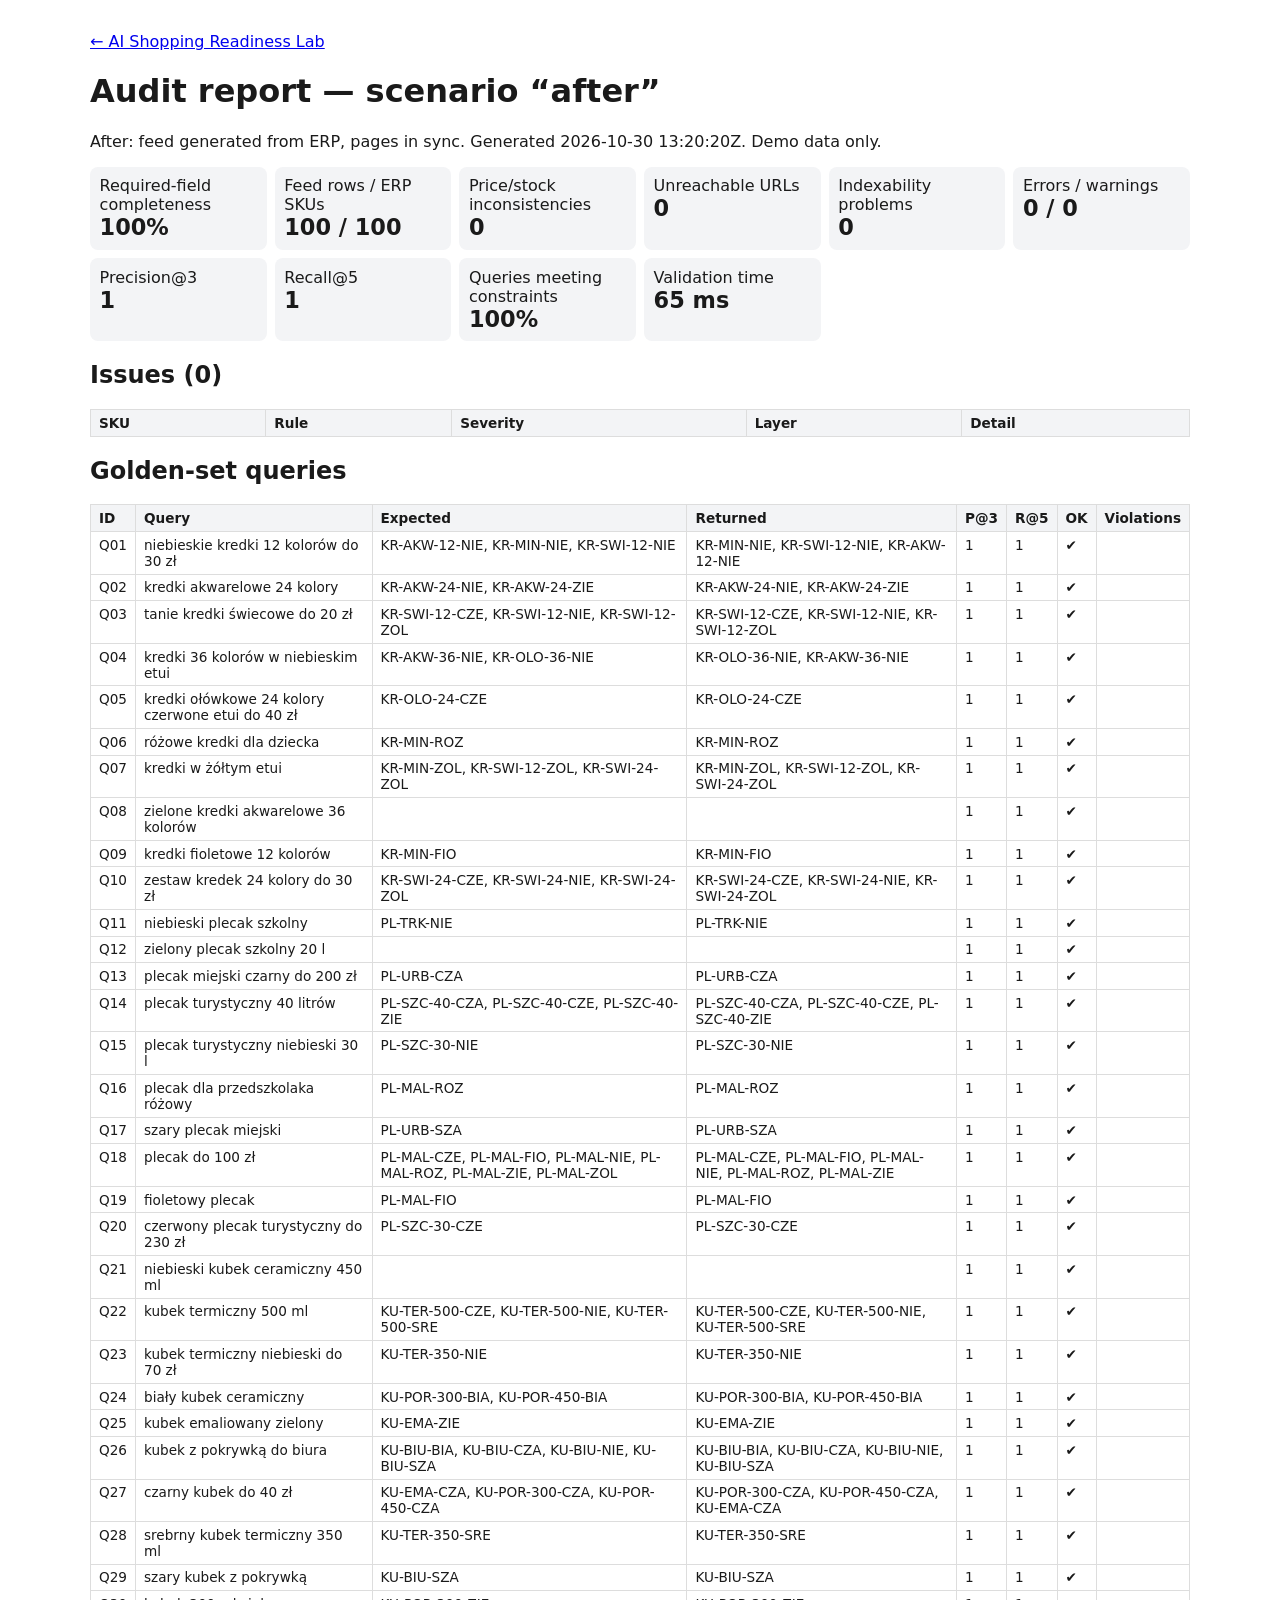
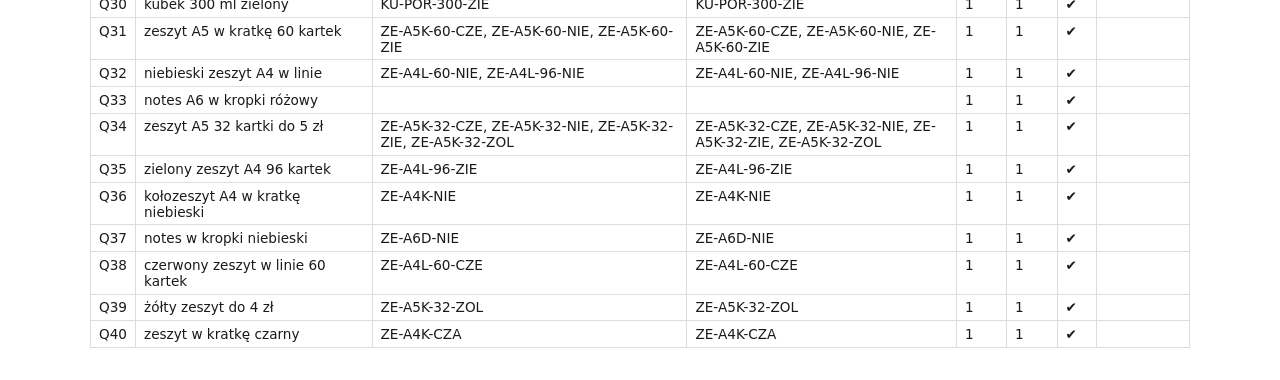
==== results/report-after.html @ bda52b2c "AI Shopping Readiness Lab: catalog audit, local search and before/after metrics" ====
<!doctype html><html lang="en"><head><meta charset="utf-8"><meta name="viewport" content="width=device-width, initial-scale=1">
<title>Audit report: after | AI Shopping Readiness Lab</title><meta name="robots" content="noindex">
<style>body{font-family:system-ui,sans-serif;max-width:1100px;margin:2rem auto;padding:0 1rem;color:#1a1a1a}
table{border-collapse:collapse;width:100%;font-size:.85rem;margin:1rem 0}td,th{border:1px solid #ddd;padding:.3rem .5rem;text-align:left;vertical-align:top}
th{background:#f3f4f6}.error{color:#a40000}.warning{color:#8a5a00}.kpi{display:grid;grid-template-columns:repeat(auto-fit,minmax(170px,1fr));gap:.5rem}
.kpi div{background:#f3f4f6;border-radius:8px;padding:.6rem}.kpi b{display:block;font-size:1.4rem}</style></head><body>
<p><a href="/ai-shopping-readiness-lab/">← AI Shopping Readiness Lab</a></p>
<h1>Audit report — scenario “after”</h1><p>After: feed generated from ERP, pages in sync. Generated 2026-10-30 13:20:20Z. Demo data only.</p>
<div class="kpi">
<div>Required-field completeness<b>100%</b></div><div>Feed rows / ERP SKUs<b>100 / 100</b></div>
<div>Price/stock inconsistencies<b>0</b></div><div>Unreachable URLs<b>0</b></div>
<div>Indexability problems<b>0</b></div><div>Errors / warnings<b>0 / 0</b></div>
<div>Precision@3<b>1</b></div><div>Recall@5<b>1</b></div>
<div>Queries meeting constraints<b>100%</b></div><div>Validation time<b>65 ms</b></div>
</div>
<h2>Issues (0)</h2><table><tr><th>SKU</th><th>Rule</th><th>Severity</th><th>Layer</th><th>Detail</th></tr></table><h2>Golden-set queries</h2><table><tr><th>ID</th><th>Query</th><th>Expected</th><th>Returned</th><th>P@3</th><th>R@5</th><th>OK</th><th>Violations</th></tr><tr><td>Q01</td><td>niebieskie kredki 12 kolor&#243;w do 30 zł</td><td>KR-AKW-12-NIE, KR-MIN-NIE, KR-SWI-12-NIE</td><td>KR-MIN-NIE, KR-SWI-12-NIE, KR-AKW-12-NIE</td><td>1</td><td>1</td><td>✔</td><td></td></tr>
<tr><td>Q02</td><td>kredki akwarelowe 24 kolory</td><td>KR-AKW-24-NIE, KR-AKW-24-ZIE</td><td>KR-AKW-24-NIE, KR-AKW-24-ZIE</td><td>1</td><td>1</td><td>✔</td><td></td></tr>
<tr><td>Q03</td><td>tanie kredki świecowe do 20 zł</td><td>KR-SWI-12-CZE, KR-SWI-12-NIE, KR-SWI-12-ZOL</td><td>KR-SWI-12-CZE, KR-SWI-12-NIE, KR-SWI-12-ZOL</td><td>1</td><td>1</td><td>✔</td><td></td></tr>
<tr><td>Q04</td><td>kredki 36 kolor&#243;w w niebieskim etui</td><td>KR-AKW-36-NIE, KR-OLO-36-NIE</td><td>KR-OLO-36-NIE, KR-AKW-36-NIE</td><td>1</td><td>1</td><td>✔</td><td></td></tr>
<tr><td>Q05</td><td>kredki oł&#243;wkowe 24 kolory czerwone etui do 40 zł</td><td>KR-OLO-24-CZE</td><td>KR-OLO-24-CZE</td><td>1</td><td>1</td><td>✔</td><td></td></tr>
<tr><td>Q06</td><td>r&#243;żowe kredki dla dziecka</td><td>KR-MIN-ROZ</td><td>KR-MIN-ROZ</td><td>1</td><td>1</td><td>✔</td><td></td></tr>
<tr><td>Q07</td><td>kredki w ż&#243;łtym etui</td><td>KR-MIN-ZOL, KR-SWI-12-ZOL, KR-SWI-24-ZOL</td><td>KR-MIN-ZOL, KR-SWI-12-ZOL, KR-SWI-24-ZOL</td><td>1</td><td>1</td><td>✔</td><td></td></tr>
<tr><td>Q08</td><td>zielone kredki akwarelowe 36 kolor&#243;w</td><td></td><td></td><td>1</td><td>1</td><td>✔</td><td></td></tr>
<tr><td>Q09</td><td>kredki fioletowe 12 kolor&#243;w</td><td>KR-MIN-FIO</td><td>KR-MIN-FIO</td><td>1</td><td>1</td><td>✔</td><td></td></tr>
<tr><td>Q10</td><td>zestaw kredek 24 kolory do 30 zł</td><td>KR-SWI-24-CZE, KR-SWI-24-NIE, KR-SWI-24-ZOL</td><td>KR-SWI-24-CZE, KR-SWI-24-NIE, KR-SWI-24-ZOL</td><td>1</td><td>1</td><td>✔</td><td></td></tr>
<tr><td>Q11</td><td>niebieski plecak szkolny</td><td>PL-TRK-NIE</td><td>PL-TRK-NIE</td><td>1</td><td>1</td><td>✔</td><td></td></tr>
<tr><td>Q12</td><td>zielony plecak szkolny 20 l</td><td></td><td></td><td>1</td><td>1</td><td>✔</td><td></td></tr>
<tr><td>Q13</td><td>plecak miejski czarny do 200 zł</td><td>PL-URB-CZA</td><td>PL-URB-CZA</td><td>1</td><td>1</td><td>✔</td><td></td></tr>
<tr><td>Q14</td><td>plecak turystyczny 40 litr&#243;w</td><td>PL-SZC-40-CZA, PL-SZC-40-CZE, PL-SZC-40-ZIE</td><td>PL-SZC-40-CZA, PL-SZC-40-CZE, PL-SZC-40-ZIE</td><td>1</td><td>1</td><td>✔</td><td></td></tr>
<tr><td>Q15</td><td>plecak turystyczny niebieski 30 l</td><td>PL-SZC-30-NIE</td><td>PL-SZC-30-NIE</td><td>1</td><td>1</td><td>✔</td><td></td></tr>
<tr><td>Q16</td><td>plecak dla przedszkolaka r&#243;żowy</td><td>PL-MAL-ROZ</td><td>PL-MAL-ROZ</td><td>1</td><td>1</td><td>✔</td><td></td></tr>
<tr><td>Q17</td><td>szary plecak miejski</td><td>PL-URB-SZA</td><td>PL-URB-SZA</td><td>1</td><td>1</td><td>✔</td><td></td></tr>
<tr><td>Q18</td><td>plecak do 100 zł</td><td>PL-MAL-CZE, PL-MAL-FIO, PL-MAL-NIE, PL-MAL-ROZ, PL-MAL-ZIE, PL-MAL-ZOL</td><td>PL-MAL-CZE, PL-MAL-FIO, PL-MAL-NIE, PL-MAL-ROZ, PL-MAL-ZIE</td><td>1</td><td>1</td><td>✔</td><td></td></tr>
<tr><td>Q19</td><td>fioletowy plecak</td><td>PL-MAL-FIO</td><td>PL-MAL-FIO</td><td>1</td><td>1</td><td>✔</td><td></td></tr>
<tr><td>Q20</td><td>czerwony plecak turystyczny do 230 zł</td><td>PL-SZC-30-CZE</td><td>PL-SZC-30-CZE</td><td>1</td><td>1</td><td>✔</td><td></td></tr>
<tr><td>Q21</td><td>niebieski kubek ceramiczny 450 ml</td><td></td><td></td><td>1</td><td>1</td><td>✔</td><td></td></tr>
<tr><td>Q22</td><td>kubek termiczny 500 ml</td><td>KU-TER-500-CZE, KU-TER-500-NIE, KU-TER-500-SRE</td><td>KU-TER-500-CZE, KU-TER-500-NIE, KU-TER-500-SRE</td><td>1</td><td>1</td><td>✔</td><td></td></tr>
<tr><td>Q23</td><td>kubek termiczny niebieski do 70 zł</td><td>KU-TER-350-NIE</td><td>KU-TER-350-NIE</td><td>1</td><td>1</td><td>✔</td><td></td></tr>
<tr><td>Q24</td><td>biały kubek ceramiczny</td><td>KU-POR-300-BIA, KU-POR-450-BIA</td><td>KU-POR-300-BIA, KU-POR-450-BIA</td><td>1</td><td>1</td><td>✔</td><td></td></tr>
<tr><td>Q25</td><td>kubek emaliowany zielony</td><td>KU-EMA-ZIE</td><td>KU-EMA-ZIE</td><td>1</td><td>1</td><td>✔</td><td></td></tr>
<tr><td>Q26</td><td>kubek z pokrywką do biura</td><td>KU-BIU-BIA, KU-BIU-CZA, KU-BIU-NIE, KU-BIU-SZA</td><td>KU-BIU-BIA, KU-BIU-CZA, KU-BIU-NIE, KU-BIU-SZA</td><td>1</td><td>1</td><td>✔</td><td></td></tr>
<tr><td>Q27</td><td>czarny kubek do 40 zł</td><td>KU-EMA-CZA, KU-POR-300-CZA, KU-POR-450-CZA</td><td>KU-POR-300-CZA, KU-POR-450-CZA, KU-EMA-CZA</td><td>1</td><td>1</td><td>✔</td><td></td></tr>
<tr><td>Q28</td><td>srebrny kubek termiczny 350 ml</td><td>KU-TER-350-SRE</td><td>KU-TER-350-SRE</td><td>1</td><td>1</td><td>✔</td><td></td></tr>
<tr><td>Q29</td><td>szary kubek z pokrywką</td><td>KU-BIU-SZA</td><td>KU-BIU-SZA</td><td>1</td><td>1</td><td>✔</td><td></td></tr>
<tr><td>Q30</td><td>kubek 300 ml zielony</td><td>KU-POR-300-ZIE</td><td>KU-POR-300-ZIE</td><td>1</td><td>1</td><td>✔</td><td></td></tr>
<tr><td>Q31</td><td>zeszyt A5 w kratkę 60 kartek</td><td>ZE-A5K-60-CZE, ZE-A5K-60-NIE, ZE-A5K-60-ZIE</td><td>ZE-A5K-60-CZE, ZE-A5K-60-NIE, ZE-A5K-60-ZIE</td><td>1</td><td>1</td><td>✔</td><td></td></tr>
<tr><td>Q32</td><td>niebieski zeszyt A4 w linie</td><td>ZE-A4L-60-NIE, ZE-A4L-96-NIE</td><td>ZE-A4L-60-NIE, ZE-A4L-96-NIE</td><td>1</td><td>1</td><td>✔</td><td></td></tr>
<tr><td>Q33</td><td>notes A6 w kropki r&#243;żowy</td><td></td><td></td><td>1</td><td>1</td><td>✔</td><td></td></tr>
<tr><td>Q34</td><td>zeszyt A5 32 kartki do 5 zł</td><td>ZE-A5K-32-CZE, ZE-A5K-32-NIE, ZE-A5K-32-ZIE, ZE-A5K-32-ZOL</td><td>ZE-A5K-32-CZE, ZE-A5K-32-NIE, ZE-A5K-32-ZIE, ZE-A5K-32-ZOL</td><td>1</td><td>1</td><td>✔</td><td></td></tr>
<tr><td>Q35</td><td>zielony zeszyt A4 96 kartek</td><td>ZE-A4L-96-ZIE</td><td>ZE-A4L-96-ZIE</td><td>1</td><td>1</td><td>✔</td><td></td></tr>
<tr><td>Q36</td><td>kołozeszyt A4 w kratkę niebieski</td><td>ZE-A4K-NIE</td><td>ZE-A4K-NIE</td><td>1</td><td>1</td><td>✔</td><td></td></tr>
<tr><td>Q37</td><td>notes w kropki niebieski</td><td>ZE-A6D-NIE</td><td>ZE-A6D-NIE</td><td>1</td><td>1</td><td>✔</td><td></td></tr>
<tr><td>Q38</td><td>czerwony zeszyt w linie 60 kartek</td><td>ZE-A4L-60-CZE</td><td>ZE-A4L-60-CZE</td><td>1</td><td>1</td><td>✔</td><td></td></tr>
<tr><td>Q39</td><td>ż&#243;łty zeszyt do 4 zł</td><td>ZE-A5K-32-ZOL</td><td>ZE-A5K-32-ZOL</td><td>1</td><td>1</td><td>✔</td><td></td></tr>
<tr><td>Q40</td><td>zeszyt w kratkę czarny</td><td>ZE-A4K-CZA</td><td>ZE-A4K-CZA</td><td>1</td><td>1</td><td>✔</td><td></td></tr>
</table></body></html>
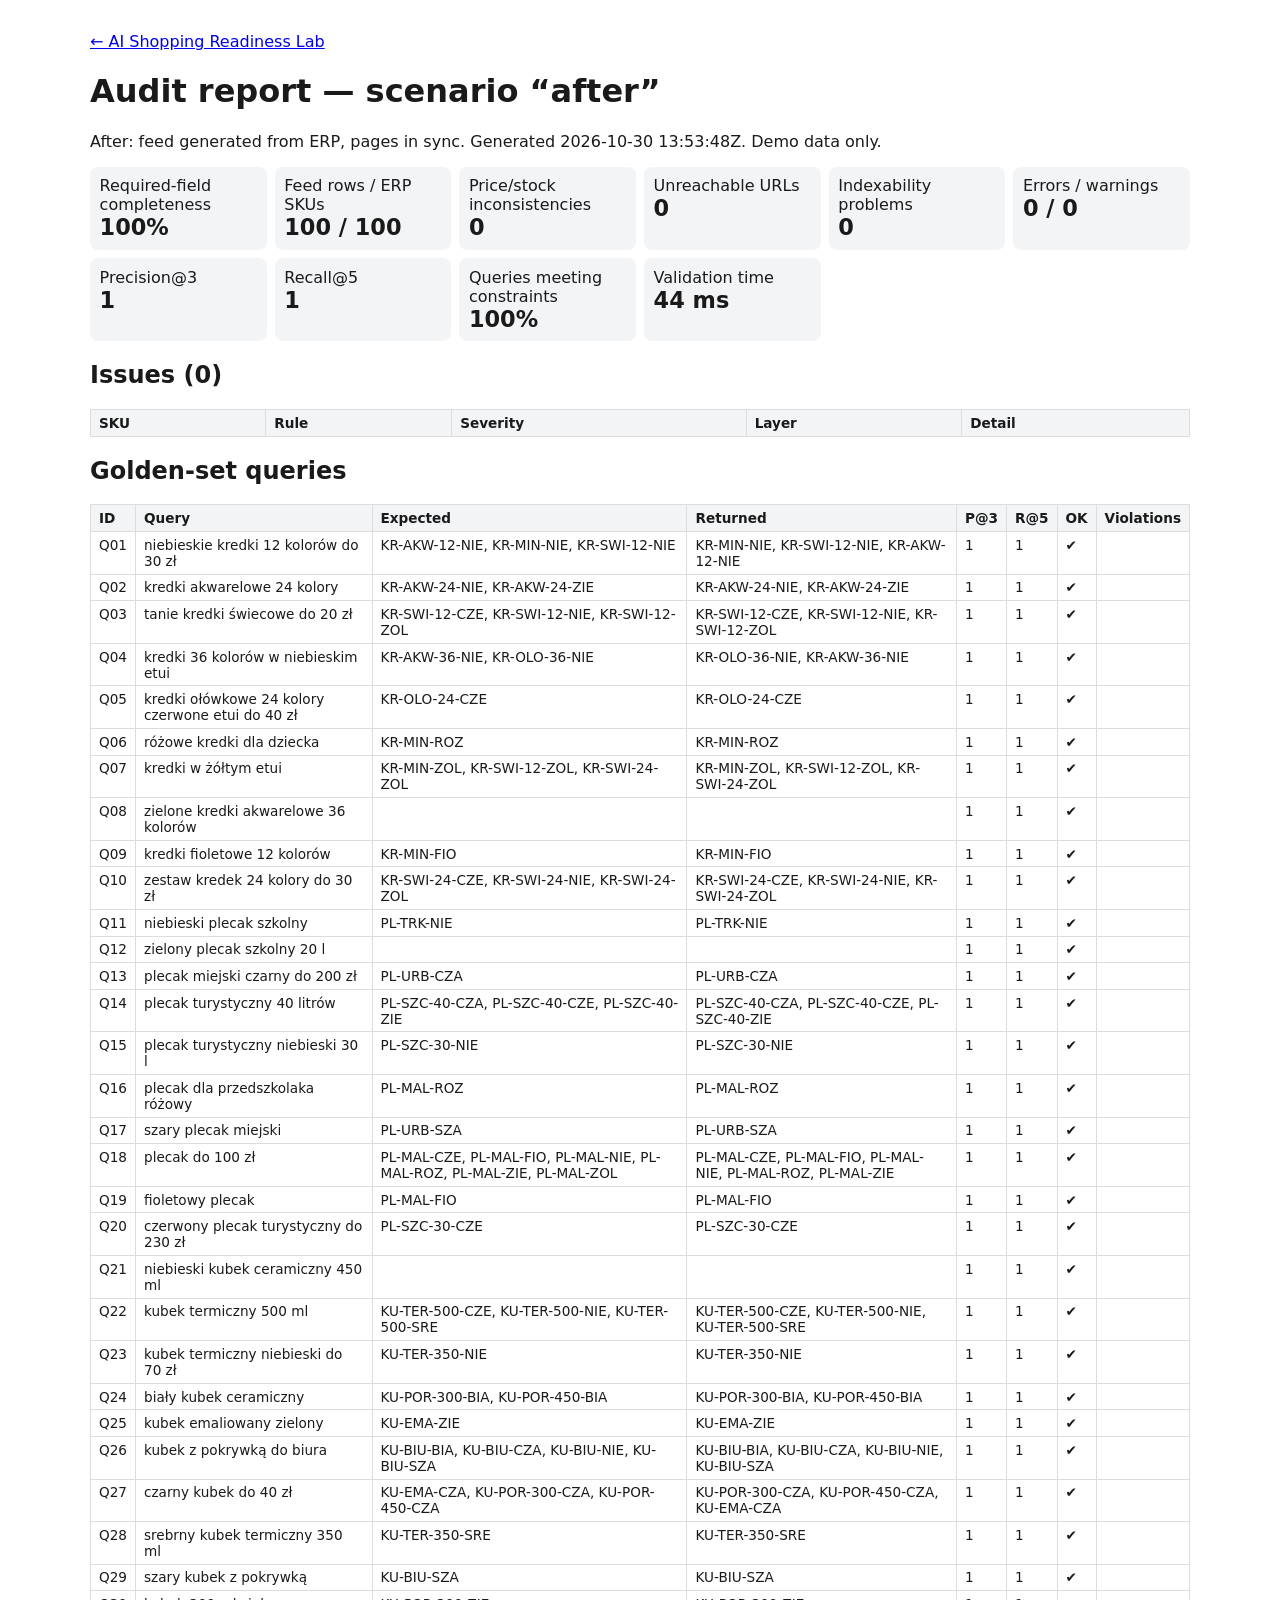
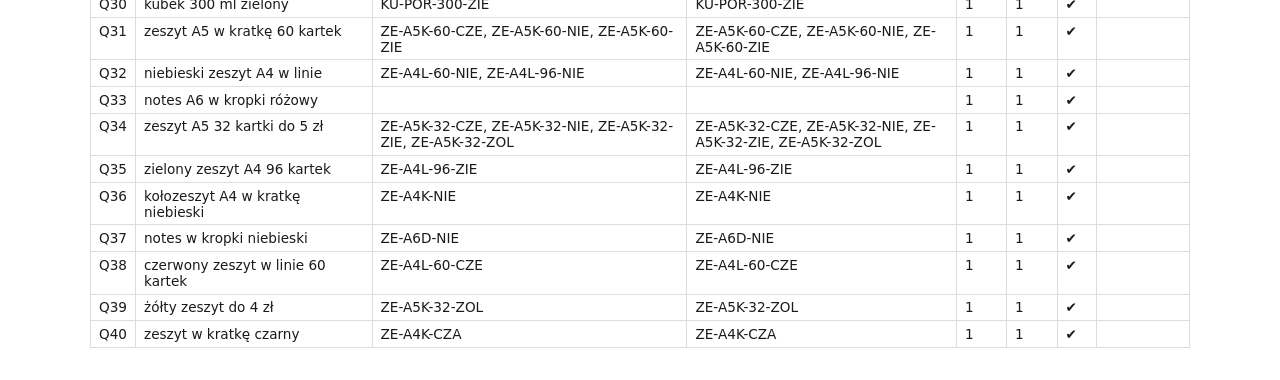
==== commit a9ae2293: "Fix Polish text encoding and numeral agreement; refresh results" ====
--- a/results/report-after.html
+++ b/results/report-after.html
@@ -5,13 +5,13 @@
 th{background:#f3f4f6}.error{color:#a40000}.warning{color:#8a5a00}.kpi{display:grid;grid-template-columns:repeat(auto-fit,minmax(170px,1fr));gap:.5rem}
 .kpi div{background:#f3f4f6;border-radius:8px;padding:.6rem}.kpi b{display:block;font-size:1.4rem}</style></head><body>
 <p><a href="/ai-shopping-readiness-lab/">← AI Shopping Readiness Lab</a></p>
-<h1>Audit report — scenario “after”</h1><p>After: feed generated from ERP, pages in sync. Generated 2026-10-30 13:20:20Z. Demo data only.</p>
+<h1>Audit report — scenario “after”</h1><p>After: feed generated from ERP, pages in sync. Generated 2026-10-30 13:53:48Z. Demo data only.</p>
 <div class="kpi">
 <div>Required-field completeness<b>100%</b></div><div>Feed rows / ERP SKUs<b>100 / 100</b></div>
 <div>Price/stock inconsistencies<b>0</b></div><div>Unreachable URLs<b>0</b></div>
 <div>Indexability problems<b>0</b></div><div>Errors / warnings<b>0 / 0</b></div>
 <div>Precision@3<b>1</b></div><div>Recall@5<b>1</b></div>
-<div>Queries meeting constraints<b>100%</b></div><div>Validation time<b>65 ms</b></div>
+<div>Queries meeting constraints<b>100%</b></div><div>Validation time<b>44 ms</b></div>
 </div>
 <h2>Issues (0)</h2><table><tr><th>SKU</th><th>Rule</th><th>Severity</th><th>Layer</th><th>Detail</th></tr></table><h2>Golden-set queries</h2><table><tr><th>ID</th><th>Query</th><th>Expected</th><th>Returned</th><th>P@3</th><th>R@5</th><th>OK</th><th>Violations</th></tr><tr><td>Q01</td><td>niebieskie kredki 12 kolor&#243;w do 30 zł</td><td>KR-AKW-12-NIE, KR-MIN-NIE, KR-SWI-12-NIE</td><td>KR-MIN-NIE, KR-SWI-12-NIE, KR-AKW-12-NIE</td><td>1</td><td>1</td><td>✔</td><td></td></tr>
 <tr><td>Q02</td><td>kredki akwarelowe 24 kolory</td><td>KR-AKW-24-NIE, KR-AKW-24-ZIE</td><td>KR-AKW-24-NIE, KR-AKW-24-ZIE</td><td>1</td><td>1</td><td>✔</td><td></td></tr>
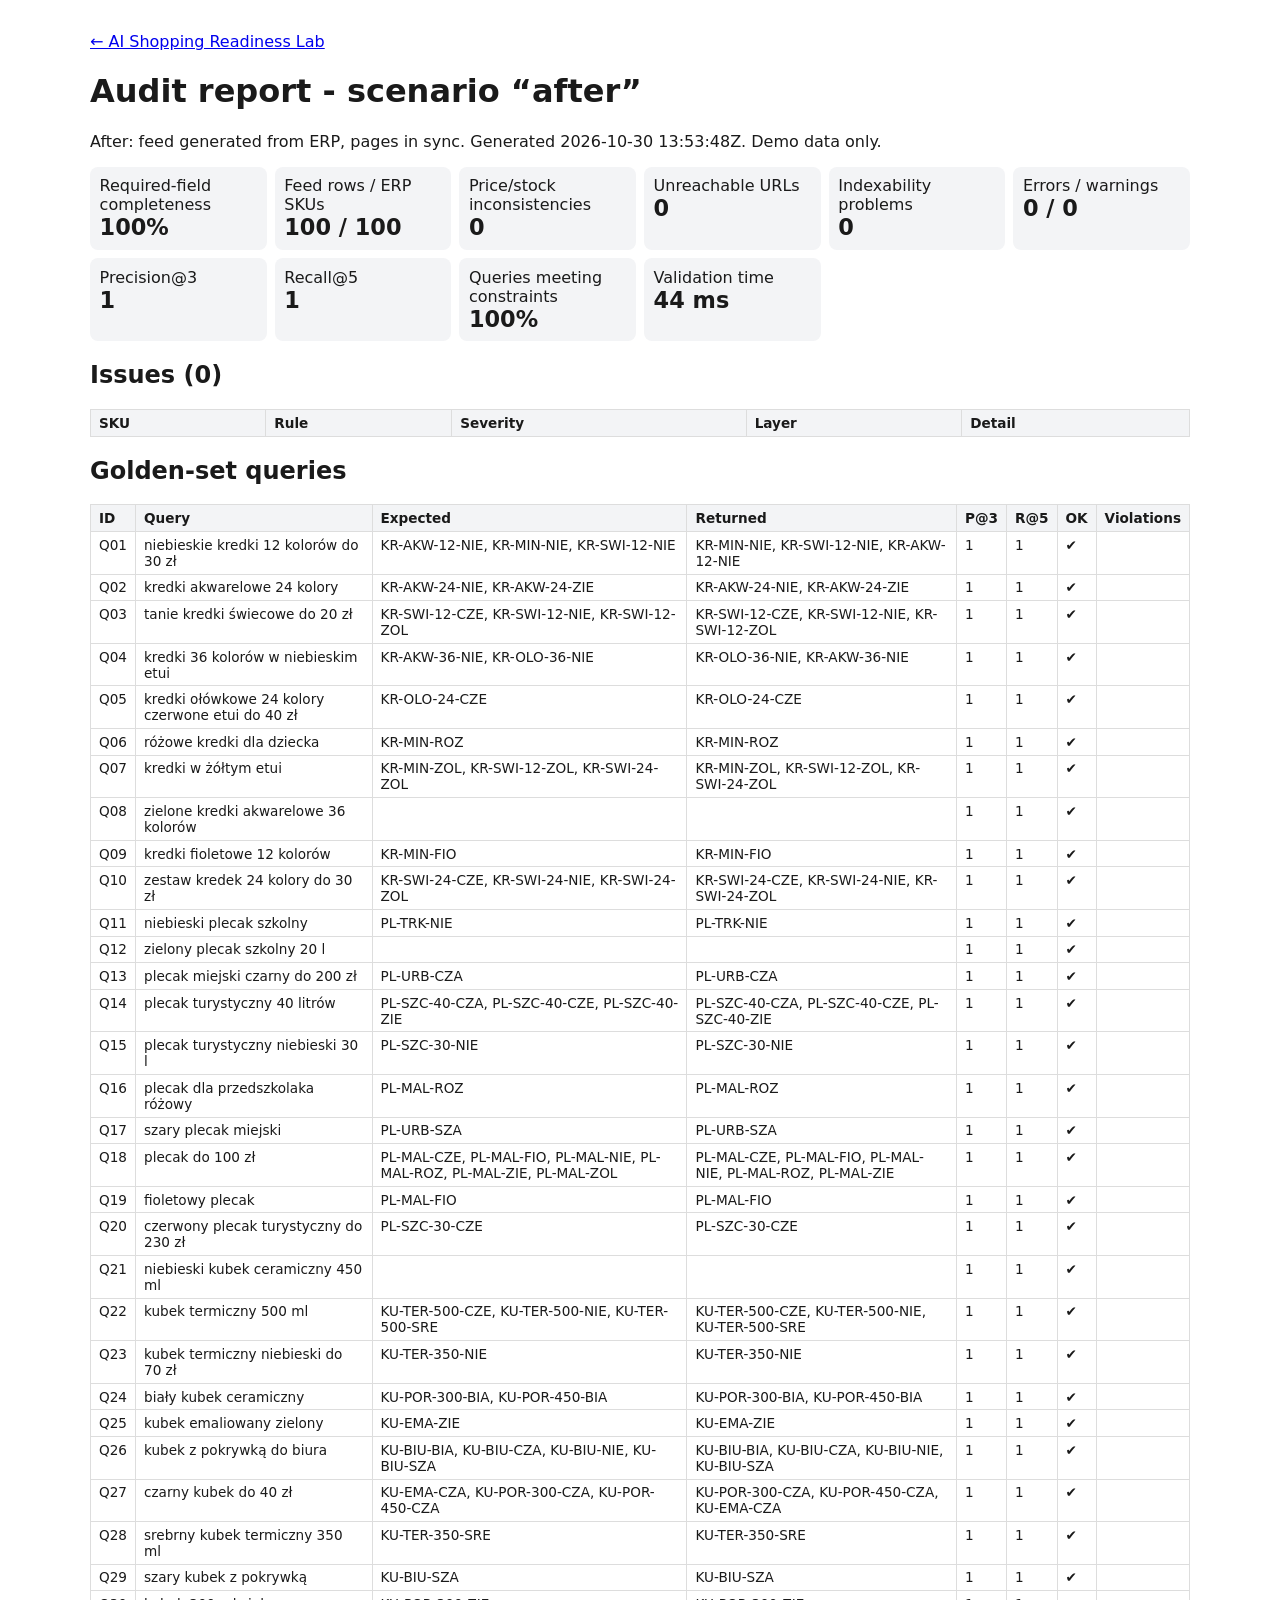
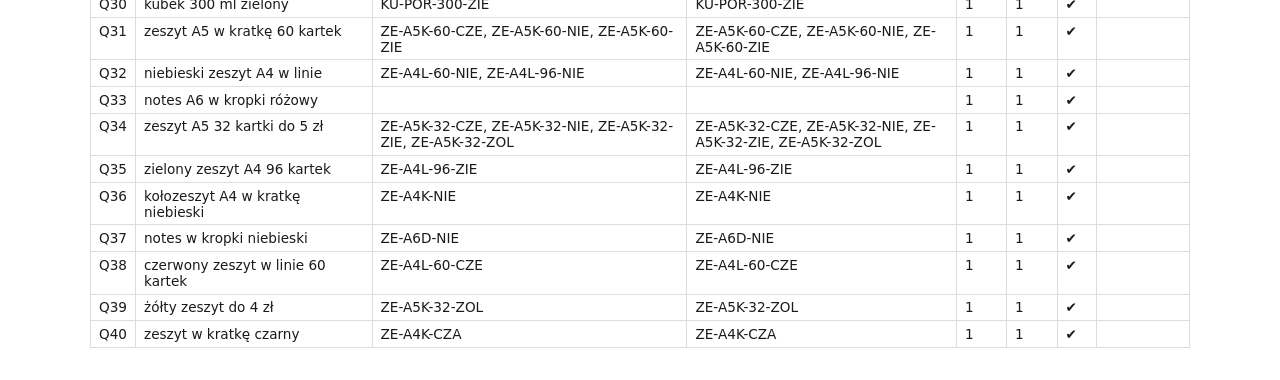
==== commit 7972b3fa: "Add interactive catalog check, bilingual UI and realistic demo shop Upload a CSV (Google Merchant Ce" ====
--- a/results/report-after.html
+++ b/results/report-after.html
@@ -5,7 +5,7 @@
 th{background:#f3f4f6}.error{color:#a40000}.warning{color:#8a5a00}.kpi{display:grid;grid-template-columns:repeat(auto-fit,minmax(170px,1fr));gap:.5rem}
 .kpi div{background:#f3f4f6;border-radius:8px;padding:.6rem}.kpi b{display:block;font-size:1.4rem}</style></head><body>
 <p><a href="/ai-shopping-readiness-lab/">← AI Shopping Readiness Lab</a></p>
-<h1>Audit report — scenario “after”</h1><p>After: feed generated from ERP, pages in sync. Generated 2026-10-30 13:53:48Z. Demo data only.</p>
+<h1>Audit report - scenario “after”</h1><p>After: feed generated from ERP, pages in sync. Generated 2026-10-30 13:53:48Z. Demo data only.</p>
 <div class="kpi">
 <div>Required-field completeness<b>100%</b></div><div>Feed rows / ERP SKUs<b>100 / 100</b></div>
 <div>Price/stock inconsistencies<b>0</b></div><div>Unreachable URLs<b>0</b></div>
